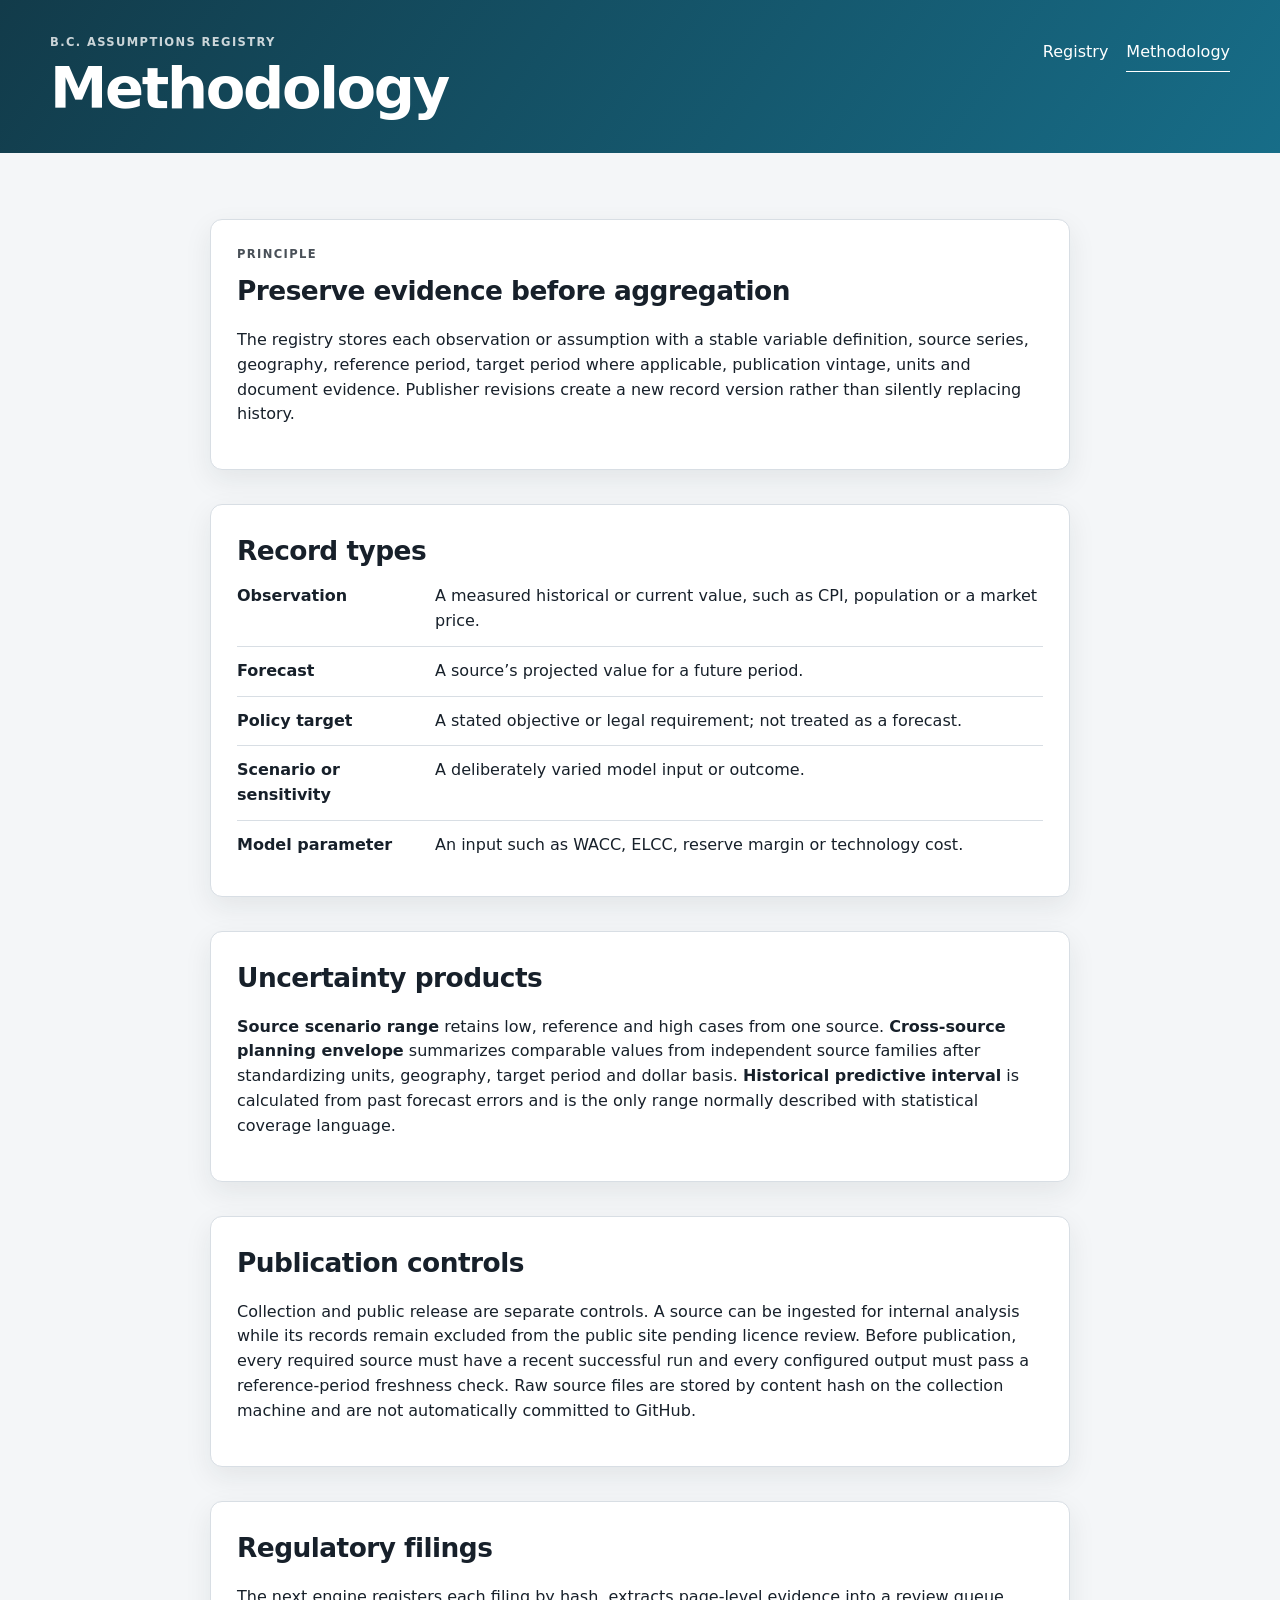
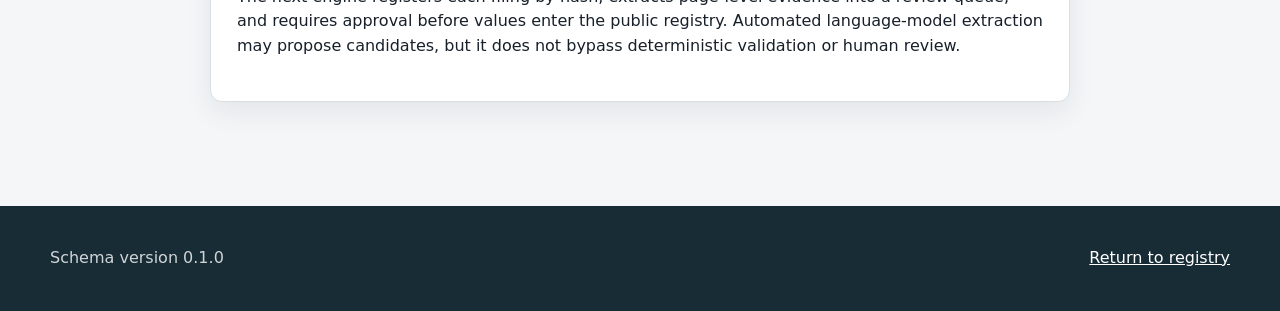
==== site/methodology.html @ 77eb2e3d "feat: publish BC assumptions registry v0.1.1" ====
<!doctype html>
<html lang="en">
<head>
  <meta charset="utf-8">
  <meta name="viewport" content="width=device-width, initial-scale=1">
  <title>Methodology — B.C. Assumptions Registry</title>
  <link rel="stylesheet" href="assets/styles.css">
</head>
<body>
  <header class="topbar compact">
    <div class="container header-row">
      <div><p class="eyebrow">B.C. Assumptions Registry</p><h1>Methodology</h1></div>
      <nav aria-label="Primary navigation"><a href="index.html">Registry</a><a aria-current="page" href="methodology.html">Methodology</a></nav>
    </div>
  </header>
  <main class="container article">
    <section>
      <p class="eyebrow">Principle</p>
      <h2>Preserve evidence before aggregation</h2>
      <p>The registry stores each observation or assumption with a stable variable definition, source series, geography, reference period, target period where applicable, publication vintage, units and document evidence. Publisher revisions create a new record version rather than silently replacing history.</p>
    </section>
    <section>
      <h2>Record types</h2>
      <dl class="definition-list">
        <div><dt>Observation</dt><dd>A measured historical or current value, such as CPI, population or a market price.</dd></div>
        <div><dt>Forecast</dt><dd>A source’s projected value for a future period.</dd></div>
        <div><dt>Policy target</dt><dd>A stated objective or legal requirement; not treated as a forecast.</dd></div>
        <div><dt>Scenario or sensitivity</dt><dd>A deliberately varied model input or outcome.</dd></div>
        <div><dt>Model parameter</dt><dd>An input such as WACC, ELCC, reserve margin or technology cost.</dd></div>
      </dl>
    </section>
    <section>
      <h2>Uncertainty products</h2>
      <p><strong>Source scenario range</strong> retains low, reference and high cases from one source. <strong>Cross-source planning envelope</strong> summarizes comparable values from independent source families after standardizing units, geography, target period and dollar basis. <strong>Historical predictive interval</strong> is calculated from past forecast errors and is the only range normally described with statistical coverage language.</p>
    </section>
    <section>
      <h2>Publication controls</h2>
      <p>Collection and public release are separate controls. A source can be ingested for internal analysis while its records remain excluded from the public site pending licence review. Before publication, every required source must have a recent successful run and every configured output must pass a reference-period freshness check. Raw source files are stored by content hash on the collection machine and are not automatically committed to GitHub.</p>
    </section>
    <section>
      <h2>Regulatory filings</h2>
      <p>The next engine registers each filing by hash, extracts page-level evidence into a review queue, and requires approval before values enter the public registry. Automated language-model extraction may propose candidates, but it does not bypass deterministic validation or human review.</p>
    </section>
  </main>
  <footer><div class="container footer-row"><p>Schema version 0.1.0</p><a href="index.html">Return to registry</a></div></footer>
</body>
</html>
---- site/assets/styles.css ----
:root {
  --ink: #17202a;
  --muted: #5f6b76;
  --line: #d8dee4;
  --surface: #ffffff;
  --surface-alt: #f4f6f8;
  --accent: #155b75;
  --accent-dark: #0d4053;
  --success: #1d6b45;
  --warning: #8a5b00;
  --danger: #8f2d2d;
  --shadow: 0 10px 28px rgba(23, 32, 42, 0.08);
  font-family: Inter, ui-sans-serif, system-ui, -apple-system, BlinkMacSystemFont, "Segoe UI", sans-serif;
}
* { box-sizing: border-box; }
body { margin: 0; color: var(--ink); background: var(--surface-alt); line-height: 1.55; }
a { color: var(--accent); }
.container { width: min(1180px, calc(100% - 40px)); margin: 0 auto; }
.topbar { background: linear-gradient(125deg, #123b4a, #176d88); color: white; padding: 54px 0 44px; }
.topbar.compact { padding: 34px 0; }
.header-row { display: flex; justify-content: space-between; gap: 30px; align-items: flex-start; }
h1 { margin: 0; font-size: clamp(2rem, 5vw, 3.6rem); line-height: 1.05; letter-spacing: -0.04em; }
h2 { margin: 0; font-size: 1.65rem; letter-spacing: -0.02em; }
h3 { margin: 0; }
.subtitle { max-width: 720px; margin: 14px 0 0; color: rgba(255,255,255,.82); font-size: 1.05rem; }
.eyebrow { margin: 0 0 7px; text-transform: uppercase; letter-spacing: .12em; font-size: .72rem; font-weight: 750; opacity: .78; }
nav { display: flex; gap: 18px; flex-wrap: wrap; }
nav a { color: white; text-decoration: none; border-bottom: 1px solid transparent; padding: 6px 0; }
nav a:hover, nav a[aria-current="page"] { border-color: white; }
main { padding: 32px 0 70px; }
section { margin: 34px 0; }
.status-banner { background: #e7f1f5; border: 1px solid #b5d2dd; border-radius: 10px; padding: 13px 16px; }
.status-banner.error { background: #f8eaea; border-color: #dfb7b7; }
.section-heading { display: flex; justify-content: space-between; align-items: end; gap: 20px; margin-bottom: 14px; }
.muted { color: var(--muted); }
.card-grid { display: grid; grid-template-columns: repeat(auto-fit, minmax(190px, 1fr)); gap: 14px; }
.card { background: var(--surface); border: 1px solid var(--line); border-radius: 12px; padding: 18px; box-shadow: var(--shadow); }
.card .value { display: block; font-size: 2rem; line-height: 1.1; font-weight: 750; }
.card .label { display: block; margin-top: 8px; color: var(--muted); }
.table-wrap { overflow-x: auto; background: var(--surface); border: 1px solid var(--line); border-radius: 12px; box-shadow: var(--shadow); }
table { width: 100%; border-collapse: collapse; font-size: .9rem; }
th, td { text-align: left; padding: 11px 13px; border-bottom: 1px solid var(--line); vertical-align: top; }
th { background: #eef2f4; font-size: .76rem; letter-spacing: .04em; text-transform: uppercase; white-space: nowrap; }
tr:last-child td { border-bottom: 0; }
.badge { display: inline-block; border-radius: 999px; padding: 3px 8px; font-size: .75rem; font-weight: 650; background: #e6ecef; }
.badge.success { color: var(--success); background: #e3f2e9; }
.badge.warning { color: var(--warning); background: #fff0c9; }
.badge.danger { color: var(--danger); background: #f8dddd; }
.filters { display: grid; grid-template-columns: 2fr 1.2fr 1.4fr; gap: 14px; margin-bottom: 14px; }
label { font-size: .78rem; text-transform: uppercase; letter-spacing: .05em; font-weight: 700; }
select, input { display: block; width: 100%; margin-top: 6px; padding: 10px 11px; border: 1px solid #b8c1c8; border-radius: 8px; background: white; color: var(--ink); font: inherit; }
.chart-panel { background: var(--surface); border: 1px solid var(--line); border-radius: 12px; box-shadow: var(--shadow); padding: 18px; margin-bottom: 14px; }
.chart-header { display: flex; justify-content: space-between; gap: 20px; align-items: start; }
.legend { display: flex; flex-wrap: wrap; justify-content: flex-end; gap: 10px; font-size: .76rem; }
.legend span { display: inline-flex; gap: 5px; align-items: center; }
.legend i { width: 9px; height: 9px; border-radius: 50%; display: inline-block; }
#series-chart { width: 100%; height: auto; min-height: 280px; }
.chart-grid { stroke: #dce2e6; stroke-width: 1; }
.chart-axis { stroke: #7b8790; stroke-width: 1.2; }
.chart-label { fill: #5f6b76; font-size: 12px; }
.chart-line { fill: none; stroke-width: 2.6; }
.chart-point { stroke: white; stroke-width: 1.5; }
.empty-state { padding: 70px 10px; text-align: center; color: var(--muted); }
.note-panel { border-left: 4px solid var(--accent); background: #e8f1f4; padding: 20px 22px; border-radius: 4px 10px 10px 4px; }
.note-panel p { margin-bottom: 0; }
.article { max-width: 860px; }
.article section { background: var(--surface); border: 1px solid var(--line); border-radius: 12px; padding: 26px; box-shadow: var(--shadow); }
.definition-list { margin: 0; }
.definition-list div { display: grid; grid-template-columns: 180px 1fr; gap: 18px; padding: 12px 0; border-bottom: 1px solid var(--line); }
.definition-list div:last-child { border-bottom: 0; }
dt { font-weight: 750; }
dd { margin: 0; }
footer { background: #172c35; color: rgba(255,255,255,.8); padding: 24px 0; }
.footer-row { display: flex; justify-content: space-between; gap: 30px; align-items: center; }
footer a { color: white; }
@media (max-width: 780px) {
  .header-row, .section-heading, .footer-row, .chart-header { flex-direction: column; align-items: stretch; }
  .filters { grid-template-columns: 1fr; }
  .definition-list div { grid-template-columns: 1fr; gap: 3px; }
  .container { width: min(100% - 24px, 1180px); }
}
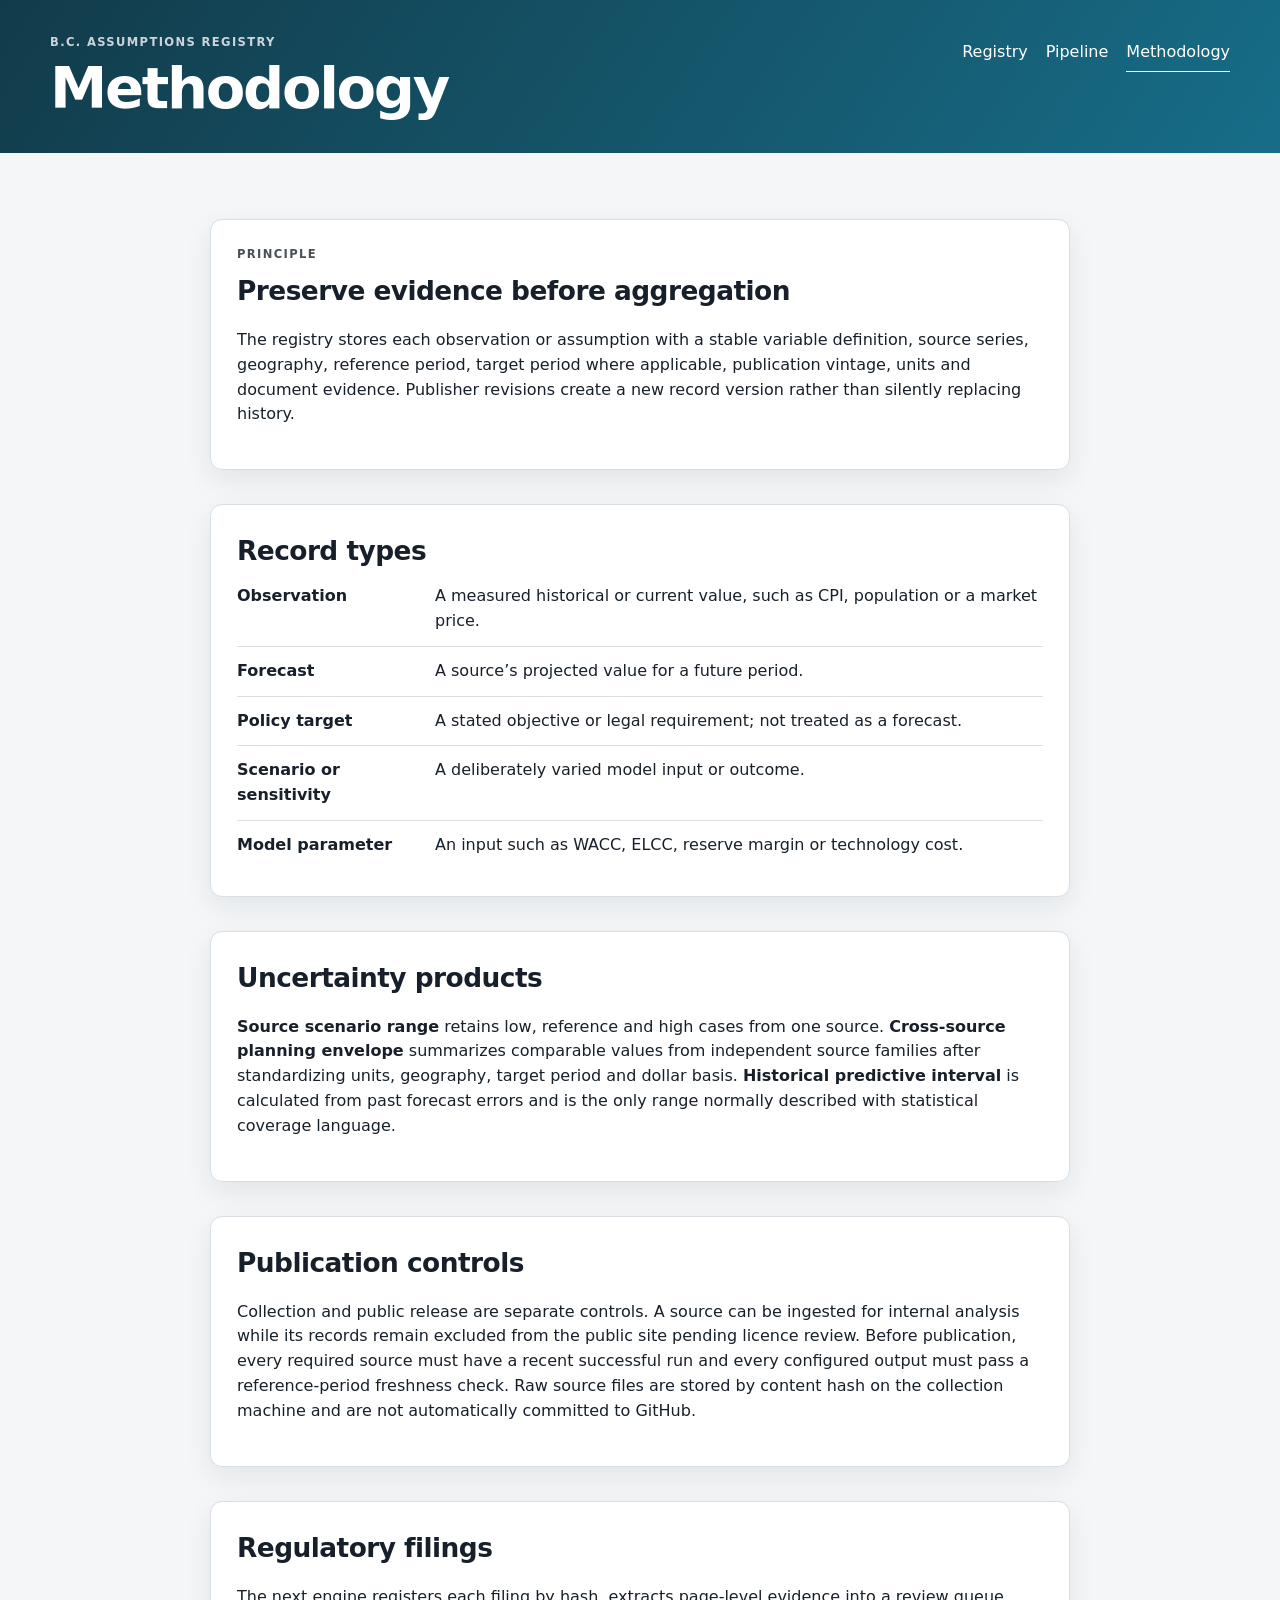
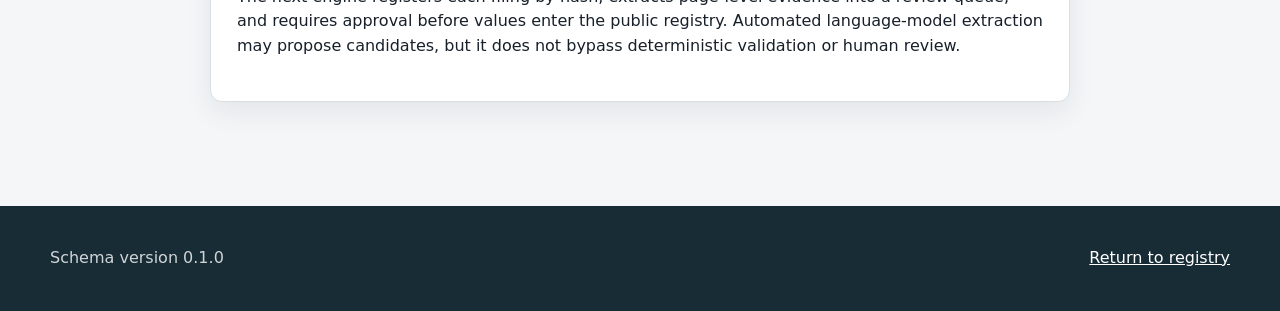
==== commit 85dc55d5: "Add pipeline monitoring dashboard" ====
--- a/site/methodology.html
+++ b/site/methodology.html
@@ -10,7 +10,7 @@
   <header class="topbar compact">
     <div class="container header-row">
       <div><p class="eyebrow">B.C. Assumptions Registry</p><h1>Methodology</h1></div>
-      <nav aria-label="Primary navigation"><a href="index.html">Registry</a><a aria-current="page" href="methodology.html">Methodology</a></nav>
+      <nav aria-label="Primary navigation"><a href="index.html">Registry</a><a href="pipeline.html">Pipeline</a><a aria-current="page" href="methodology.html">Methodology</a></nav>
     </div>
   </header>
   <main class="container article">
--- a/site/assets/styles.css
+++ b/site/assets/styles.css
@@ -79,3 +79,23 @@
   .definition-list div { grid-template-columns: 1fr; gap: 3px; }
   .container { width: min(100% - 24px, 1180px); }
 }
+
+/* Pipeline monitor */
+.inline-control { min-width: 190px; }
+.inline-control select { margin-top: 4px; }
+.metric-card.success { border-top: 4px solid var(--success); }
+.metric-card.warning { border-top: 4px solid var(--warning); }
+.metric-card.danger { border-top: 4px solid var(--danger); }
+.compact-panel { padding-bottom: 12px; }
+.run-strip { display: flex; align-items: stretch; gap: 5px; min-height: 42px; overflow-x: auto; padding: 4px 1px 8px; }
+.run-block { flex: 1 0 14px; min-width: 14px; max-width: 36px; height: 34px; border-radius: 4px; background: #cbd3d8; border: 1px solid rgba(23,32,42,.12); }
+.run-block.success { background: #70b58d; }
+.run-block.warning { background: #e1b54c; }
+.run-block.danger { background: #d27676; }
+.attention-row td:first-child { box-shadow: inset 4px 0 0 var(--warning); }
+.message-cell { max-width: 420px; white-space: normal; }
+.small-text { font-size: .86rem; margin: 4px 0 0; }
+@media (max-width: 780px) {
+  .inline-control { min-width: 0; width: 100%; }
+  .run-block { flex-basis: 12px; min-width: 12px; }
+}
